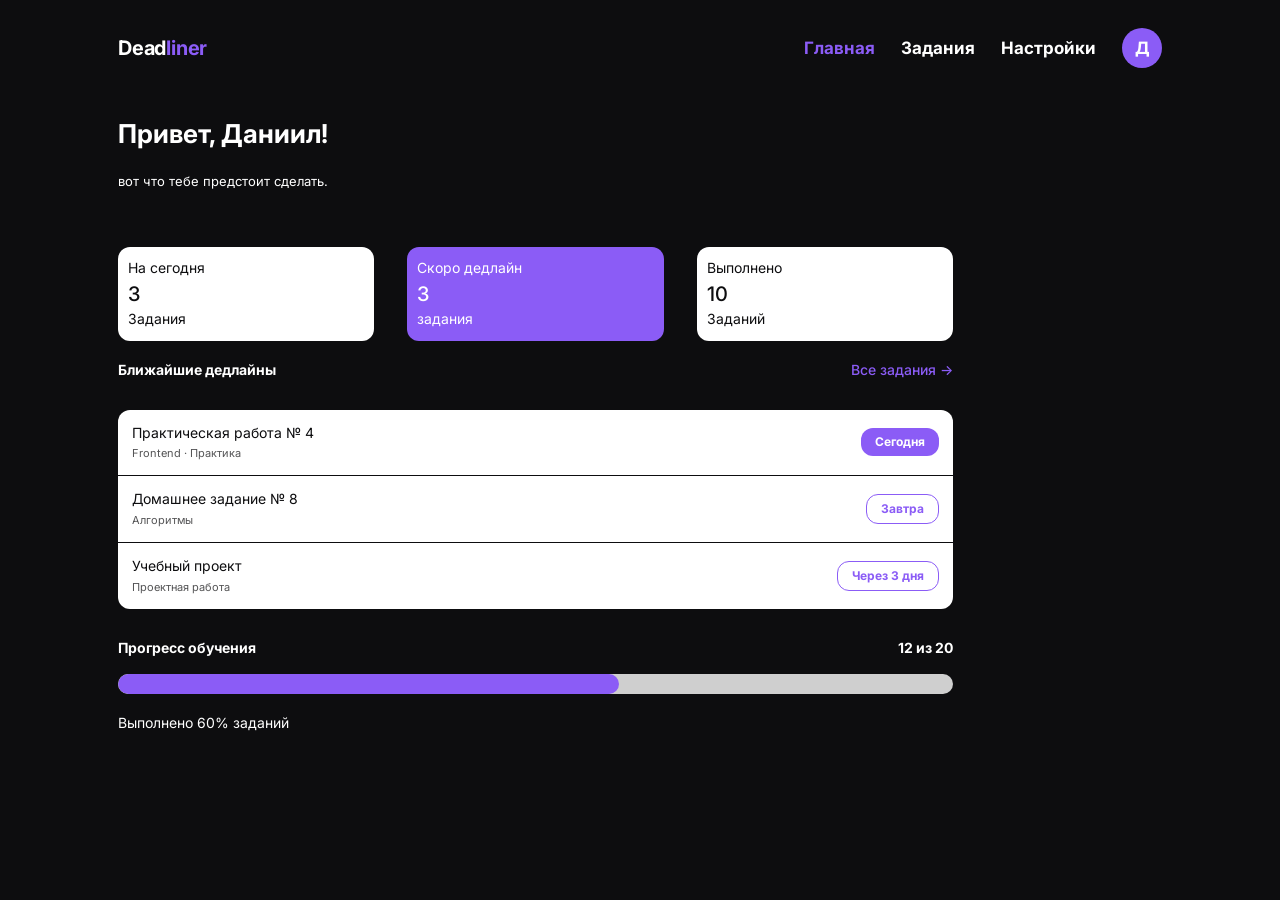
==== home.html @ 0d0ff1cd "Add files via upload" ====
<!DOCTYPE html>
<html lang="ru">
<head>
<meta charset="UTF-8">
<meta name="viewport" content="width=device-width, initial-scale=1">
<title>Deadliner — Главная</title>
<link rel="preconnect" href="https://fonts.googleapis.com">
<link rel="preconnect" href="https://fonts.gstatic.com" crossorigin>
<link href="https://fonts.googleapis.com/css2?family=Inter:wght@400;500;700&display=swap" rel="stylesheet">
<link rel="stylesheet" href="css/style.css">
</head>
<body class="home">
<div class="wrap">
  <header class="header">
    <a class="logo" href="home.html">Dead<span>liner</span></a>
    <nav class="nav">
      <a href="home.html" aria-current="page">Главная</a>
      <a href="home.html#tasks">Задания</a>
      <a href="settings.html">Настройки</a>
      <a class="avatar" href="settings.html" data-initial aria-label="Профиль">D</a>
    </nav>
  </header>

  <main class="content">
    <h1>Привет, <span data-name>Даниил</span>!</h1>
    <p class="lead">вот что тебе предстоит сделать.</p>

    <section class="stats" aria-label="Сводка">
      <div class="stat"><span>На сегодня</span><b id="s-today">3</b><span id="l-today">Задания</span></div>
      <div class="stat accent"><span>Скоро дедлайн</span><b id="s-soon">2</b><span id="l-soon">задания</span></div>
      <div class="stat"><span>Выполнено</span><b id="s-done">10</b><span id="l-done">Заданий</span></div>
    </section>

    <div class="row-head" id="tasks"><h2>Ближайшие дедлайны</h2><a href="#tasks">Все задания →</a></div>
    <ul class="tasks" id="task-list"></ul>

    <div class="progress-head"><span>Прогресс обучения</span><span id="p-count">12 из 20</span></div>
    <div class="bar" role="progressbar" aria-valuemin="0" aria-valuemax="100" id="bar"><i id="bar-fill"></i></div>
    <p class="progress-note" id="p-note">Выполнено 60% заданий</p>
  </main>
</div>
<div class="toast" id="toast"></div>
<script src="js/app.js"></script>
</body>
</html>
---- css/style.css ----
:root{
  --black:#0D0D0F; --white:#FFFFFF; --violet:#8B5CF6;
  --bg:var(--black); --fg:var(--white);
  --line:color-mix(in srgb,var(--fg) 45%,transparent);
  --radius:12px;
}
[data-theme="light"]{--bg:var(--white);--fg:var(--black)}
*{box-sizing:border-box;margin:0;padding:0}
html{background:var(--bg)}
body{font-family:'Inter',system-ui,-apple-system,'Segoe UI',Arial,sans-serif;background:var(--bg);color:var(--fg);min-height:100vh;line-height:1.35;-webkit-font-smoothing:antialiased}
a{color:inherit;text-decoration:none}
button,input{font:inherit;color:inherit}
button{cursor:pointer;border:0;background:none}
:focus-visible{outline:2px solid var(--violet);outline-offset:3px}
.logo{font-weight:700;font-size:20px;letter-spacing:-.01em}
.logo span{color:var(--violet)}

/* ---------- Вход ---------- */
.auth{min-height:100vh;display:flex;flex-direction:column;align-items:center;padding:12vh 20px 40px}
.auth .logo{font-size:22px}
.auth-form{width:100%;max-width:330px;margin-top:clamp(70px,16vh,130px);text-align:center}
.auth-form h1{font-size:24px;font-weight:700;margin-bottom:14px}
.field{display:block;margin-bottom:14px}
.field>span{display:block;font-size:12px;font-weight:700;margin-bottom:8px}
.input{width:100%;height:42px;padding:0 12px;border-radius:var(--radius);background:var(--fg);color:var(--bg);border:2px solid transparent;font-size:15px;text-align:left}
.input::placeholder{color:var(--bg);opacity:.65}
.input.invalid{border-color:var(--violet)}
.btn{display:block;width:100%;height:42px;border-radius:var(--radius);background:var(--violet);color:var(--white);font-weight:700;font-size:15px;transition:opacity .15s}
.btn:hover{opacity:.88}
.auth-form .btn{margin-top:24px}
.error{min-height:18px;margin-top:12px;font-size:13px;color:var(--violet);font-weight:600}

/* ---------- Шапка приложения ---------- */
.wrap{max-width:1100px;margin:0 auto;padding:0 28px 56px}
.header{display:flex;align-items:center;justify-content:space-between;gap:16px;padding:28px 0 28px;border-bottom:1px solid var(--line)}
.nav{display:flex;align-items:center;gap:26px}
.nav a{font-weight:700;font-size:17px}
.nav a[aria-current="page"]{color:var(--violet)}
.avatar{width:40px;height:40px;border-radius:50%;display:grid;place-items:center;font-weight:700;font-size:18px;background:var(--violet);color:var(--white);flex:none}
.avatar.big{width:52px;height:52px;background:var(--white);color:var(--black);font-size:22px;font-weight:500;border:1px solid var(--line)}
.header .home-header-line{display:none}
.home .header{border-bottom:0;padding-bottom:0}

/* ---------- Главная ---------- */
.content{width:100%}
@media(min-width:900px){.home .content{width:80%}}
.home h1{font-size:26px;font-weight:700;margin-top:48px}
.lead{font-size:13px;margin-top:22px}
.stats{display:grid;grid-template-columns:repeat(3,1fr);gap:33px;margin-top:56px}
.stat{background:var(--fg);color:var(--bg);border-radius:var(--radius);padding:12px 10px;height:94px;display:flex;flex-direction:column;justify-content:space-between;font-size:14px}
.stat b{font-size:20px;font-weight:500;line-height:1}
.stat.accent{background:var(--violet);color:var(--white)}
.row-head{display:flex;justify-content:space-between;align-items:center;margin-top:20px;font-size:14px}
.row-head h2{font-size:14px;font-weight:700}
.row-head a{color:var(--violet);font-weight:500}
.tasks{list-style:none;background:var(--fg);color:var(--bg);border-radius:var(--radius);margin-top:30px;overflow:hidden}
.tasks li+li{border-top:1px solid var(--bg)}
.task{width:100%;display:flex;justify-content:space-between;align-items:center;gap:12px;text-align:left;padding:14px 14px;min-height:57px;color:inherit}
.task strong{display:block;font-weight:400;font-size:14px}
.task small{display:block;font-size:11px;margin-top:4px;opacity:.7}
.badge{flex:none;font-size:12px;font-weight:700;padding:6px 14px;border-radius:var(--radius);background:var(--violet);color:var(--white)}
.badge.soft{background:transparent;color:var(--violet);border:1px solid var(--violet)}
.task.done strong{text-decoration:line-through;opacity:.55}
.task.done .badge{display:none}
.progress-head{display:flex;justify-content:space-between;margin-top:30px;font-size:14px;font-weight:700}
.bar{height:20px;border-radius:10px;margin-top:16px;background:color-mix(in srgb,var(--fg) 80%,transparent);overflow:hidden}
.bar i{display:block;height:100%;width:0;border-radius:10px;background:var(--violet);transition:width .4s ease}
.progress-note{margin-top:20px;font-size:14px}

/* ---------- Настройки ---------- */
.section{padding:28px 0 18px;border-bottom:1px solid var(--line)}
.section:last-of-type{border-bottom:0}
.section h1,.section h2{font-size:24px;font-weight:700}
.section .hint{font-size:12px;font-weight:700;margin-top:14px}
.profile-label{font-size:14px;font-weight:700;margin-top:18px}
.profile{display:flex;align-items:center;gap:12px;margin-top:14px}
.profile .meta{flex:1;font-size:12px;min-width:0}
.profile .meta p{margin:2px 0}
.profile .meta .input{height:32px;font-size:13px;max-width:240px;padding:0 10px}
.btn-sm{height:38px;padding:0 16px;border-radius:var(--radius);background:var(--violet);color:var(--white);font-size:13px;font-weight:500;flex:none}
.setting{display:flex;align-items:center;justify-content:space-between;gap:16px;margin-top:6px}
.setting b{display:block;font-size:14px}
.setting small{display:block;font-size:12px;margin-top:8px}
.switch{position:relative;width:38px;height:20px;border-radius:10px;background:var(--violet);flex:none}
.switch::after{content:"";position:absolute;top:3px;left:3px;width:14px;height:14px;border-radius:50%;background:var(--white);transition:transform .2s}
.switch[aria-checked="true"]::after{transform:translateX(18px)}
.switch[aria-checked="false"]{background:transparent;border:1px solid var(--violet)}
.switch[aria-checked="false"]::after{top:2px;left:2px;background:var(--violet)}
.outline-btn{height:28px;min-width:78px;padding:0 14px;border:1px solid var(--fg);border-radius:var(--radius);font-size:11px}
.setting-line{font-size:14px;margin-top:6px}
.link-btn{display:block;font-size:14px;margin-top:6px;text-align:left}
.pw-form{display:none;max-width:320px;margin-top:14px;gap:10px;flex-direction:column}
.pw-form.open{display:flex}
.logout{display:flex;align-items:center;gap:8px;font-size:14px;font-weight:700;padding:14px 0 0;border-top:1px solid var(--line)}
.logout svg{width:16px;height:16px}
.toast{position:fixed;left:50%;bottom:24px;transform:translate(-50%,20px);opacity:0;pointer-events:none;background:var(--violet);color:var(--white);padding:10px 18px;border-radius:var(--radius);font-size:14px;font-weight:600;transition:.25s}
.toast.show{opacity:1;transform:translate(-50%,0)}

/* ---------- Телефон ---------- */
@media(max-width:720px){
  .wrap{padding:0 18px 40px}
  .header{padding:20px 0;flex-wrap:wrap}
  .nav{gap:14px}.nav a{font-size:14px}
  .avatar{width:34px;height:34px;font-size:15px}
  .home h1{margin-top:32px;font-size:22px}
  .stats{grid-template-columns:1fr;gap:12px;margin-top:32px}
  .stat{height:auto;gap:8px}
  .section h1,.section h2{font-size:21px}
  .profile{flex-wrap:wrap}
}
@media(max-width:400px){.nav a:nth-child(2){display:none}}
@media(prefers-reduced-motion:reduce){*{transition:none!important}}
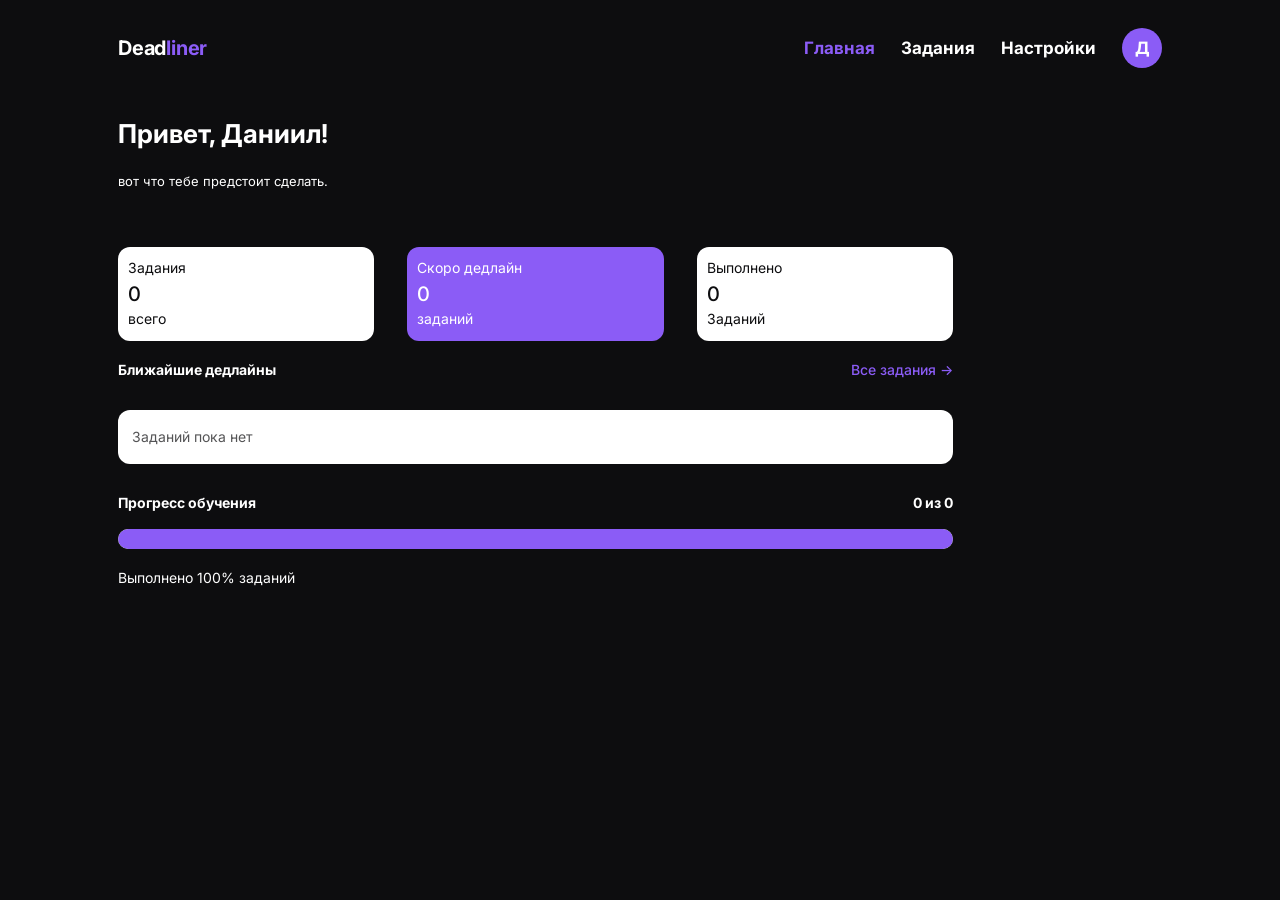
==== commit 3dc8005b: "Add files via upload Обновление сайта" ====
--- a/home.html
+++ b/home.html
@@ -15,7 +15,7 @@
     <a class="logo" href="home.html">Dead<span>liner</span></a>
     <nav class="nav">
       <a href="home.html" aria-current="page">Главная</a>
-      <a href="home.html#tasks">Задания</a>
+      <a href="tasks.html">Задания</a>
       <a href="settings.html">Настройки</a>
       <a class="avatar" href="settings.html" data-initial aria-label="Профиль">D</a>
     </nav>
@@ -26,17 +26,17 @@
     <p class="lead">вот что тебе предстоит сделать.</p>
 
     <section class="stats" aria-label="Сводка">
-      <div class="stat"><span>На сегодня</span><b id="s-today">3</b><span id="l-today">Задания</span></div>
-      <div class="stat accent"><span>Скоро дедлайн</span><b id="s-soon">2</b><span id="l-soon">задания</span></div>
-      <div class="stat"><span>Выполнено</span><b id="s-done">10</b><span id="l-done">Заданий</span></div>
+      <div class="stat"><span>Задания</span><b id="s-total">0</b><span>всего</span></div>
+      <div class="stat accent"><span>Скоро дедлайн</span><b id="s-soon">0</b><span id="l-soon">заданий</span></div>
+      <div class="stat"><span>Выполнено</span><b id="s-done">0</b><span id="l-done">Заданий</span></div>
     </section>
 
-    <div class="row-head" id="tasks"><h2>Ближайшие дедлайны</h2><a href="#tasks">Все задания →</a></div>
-    <ul class="tasks" id="task-list"></ul>
+    <div class="row-head"><h2>Ближайшие дедлайны</h2><a href="tasks.html">Все задания →</a></div>
+    <ul class="tasks" id="task-list" data-limit="3"></ul>
 
-    <div class="progress-head"><span>Прогресс обучения</span><span id="p-count">12 из 20</span></div>
+    <div class="progress-head"><span>Прогресс обучения</span><span id="p-count">0 из 0</span></div>
     <div class="bar" role="progressbar" aria-valuemin="0" aria-valuemax="100" id="bar"><i id="bar-fill"></i></div>
-    <p class="progress-note" id="p-note">Выполнено 60% заданий</p>
+    <p class="progress-note" id="p-note">Выполнено 100% заданий</p>
   </main>
 </div>
 <div class="toast" id="toast"></div>
--- a/css/style.css
+++ b/css/style.css
@@ -30,6 +30,12 @@
 .auth-form .btn{margin-top:24px}
 .error{min-height:18px;margin-top:12px;font-size:13px;color:var(--violet);font-weight:600}
 
+a.btn{display:grid;place-items:center}
+.btn.ghost{background:transparent;border:1px solid var(--fg);color:var(--fg)}
+.auth-form .btn.ghost{margin-top:12px}
+.auth.compact{padding-top:8vh}
+.auth.compact .auth-form{margin-top:clamp(40px,8vh,72px)}
+
 /* ---------- Шапка приложения ---------- */
 .wrap{max-width:1100px;margin:0 auto;padding:0 28px 56px}
 .header{display:flex;align-items:center;justify-content:space-between;gap:16px;padding:28px 0 28px;border-bottom:1px solid var(--line)}
@@ -55,17 +61,37 @@
 .row-head a{color:var(--violet);font-weight:500}
 .tasks{list-style:none;background:var(--fg);color:var(--bg);border-radius:var(--radius);margin-top:30px;overflow:hidden}
 .tasks li+li{border-top:1px solid var(--bg)}
-.task{width:100%;display:flex;justify-content:space-between;align-items:center;gap:12px;text-align:left;padding:14px 14px;min-height:57px;color:inherit}
+.tasks li.item{display:flex;align-items:center}
+.del{flex:none;width:44px;align-self:stretch;font-size:20px;line-height:1;color:var(--bg);opacity:.55}
+.del:hover{opacity:1;color:var(--violet)}
+.row-actions{display:flex;align-items:center;gap:18px}
+.row-actions .btn-sm{height:34px;padding:0 14px;font-size:13px}
+.modal{border:0;border-radius:var(--radius);padding:0;margin:auto;width:min(420px,calc(100% - 32px));background:var(--fg);color:var(--bg)}
+.modal::backdrop{background:rgba(13,13,15,.72)}
+.modal-body{padding:24px}
+.modal h2{font-size:20px;font-weight:700;margin-bottom:18px}
+.modal .input{background:transparent;color:var(--bg);border:2px solid color-mix(in srgb,var(--bg) 40%,transparent);color-scheme:light}
+[data-theme="light"] .modal .input{color-scheme:dark}
+.modal .input::placeholder{color:var(--bg);opacity:.5}
+.modal .input.invalid{border-color:var(--violet)}
+.modal-actions{display:flex;gap:12px;margin-top:22px}
+.modal-actions .btn.ghost{border-color:var(--bg);color:var(--bg)}
+
+.task{flex:1;min-width:0;display:flex;justify-content:space-between;align-items:center;gap:12px;text-align:left;padding:14px 14px;min-height:57px;color:inherit}
 .task strong{display:block;font-weight:400;font-size:14px}
 .task small{display:block;font-size:11px;margin-top:4px;opacity:.7}
 .badge{flex:none;font-size:12px;font-weight:700;padding:6px 14px;border-radius:var(--radius);background:var(--violet);color:var(--white)}
 .badge.soft{background:transparent;color:var(--violet);border:1px solid var(--violet)}
+.tasks .empty{padding:18px 14px;font-size:14px;opacity:.7}
 .task.done strong{text-decoration:line-through;opacity:.55}
 .task.done .badge{display:none}
 .progress-head{display:flex;justify-content:space-between;margin-top:30px;font-size:14px;font-weight:700}
 .bar{height:20px;border-radius:10px;margin-top:16px;background:color-mix(in srgb,var(--fg) 80%,transparent);overflow:hidden}
 .bar i{display:block;height:100%;width:0;border-radius:10px;background:var(--violet);transition:width .4s ease}
 .progress-note{margin-top:20px;font-size:14px}
+
+.tasks-page .row-head{margin-top:40px}
+.tasks-page .row-head .btn-sm{height:34px;padding:0 14px}
 
 /* ---------- Настройки ---------- */
 .section{padding:28px 0 18px;border-bottom:1px solid var(--line)}
@@ -98,6 +124,7 @@
 
 /* ---------- Телефон ---------- */
 @media(max-width:720px){
+  .row-head{flex-wrap:wrap;gap:12px}
   .wrap{padding:0 18px 40px}
   .header{padding:20px 0;flex-wrap:wrap}
   .nav{gap:14px}.nav a{font-size:14px}
@@ -109,4 +136,7 @@
   .profile{flex-wrap:wrap}
 }
 @media(max-width:400px){.nav a:nth-child(2){display:none}}
+::view-transition-old(root),::view-transition-new(root){animation:none;mix-blend-mode:normal}
+::view-transition-old(root){z-index:1}
+::view-transition-new(root){z-index:2}
 @media(prefers-reduced-motion:reduce){*{transition:none!important}}
